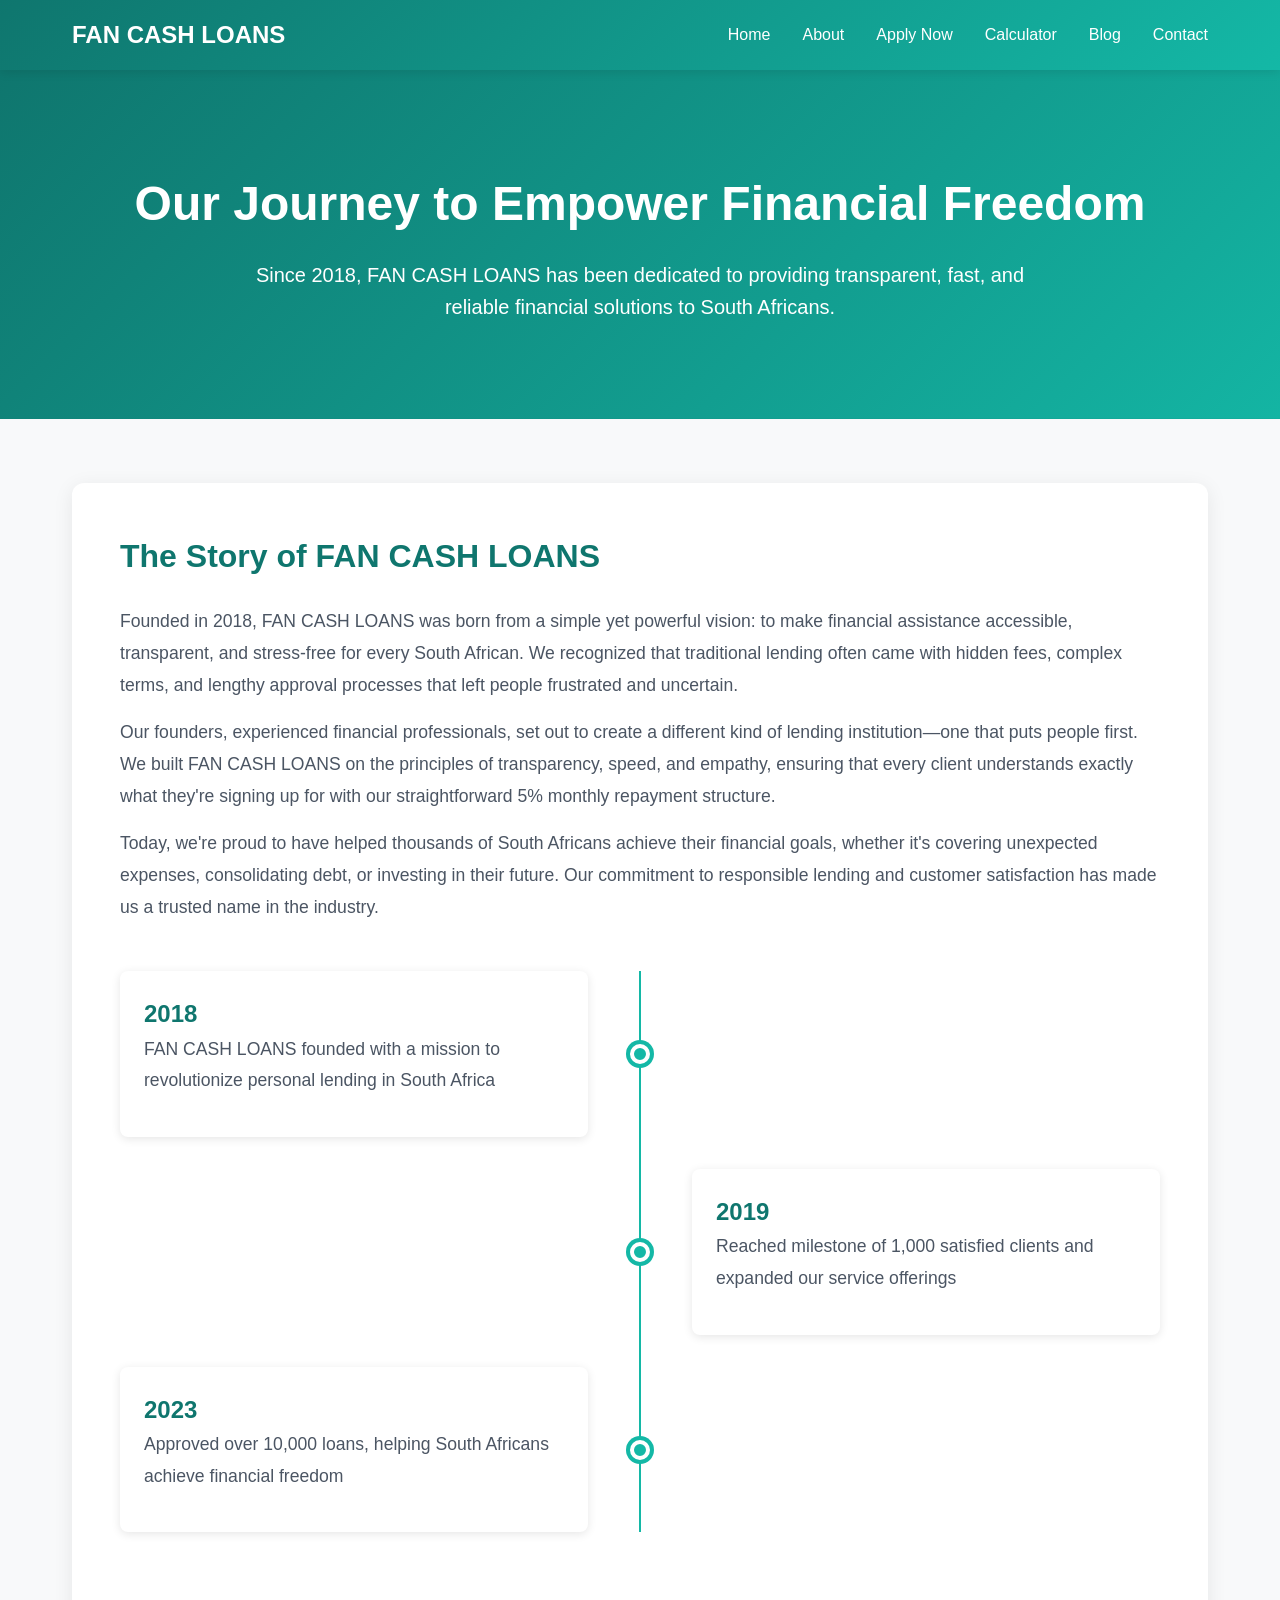
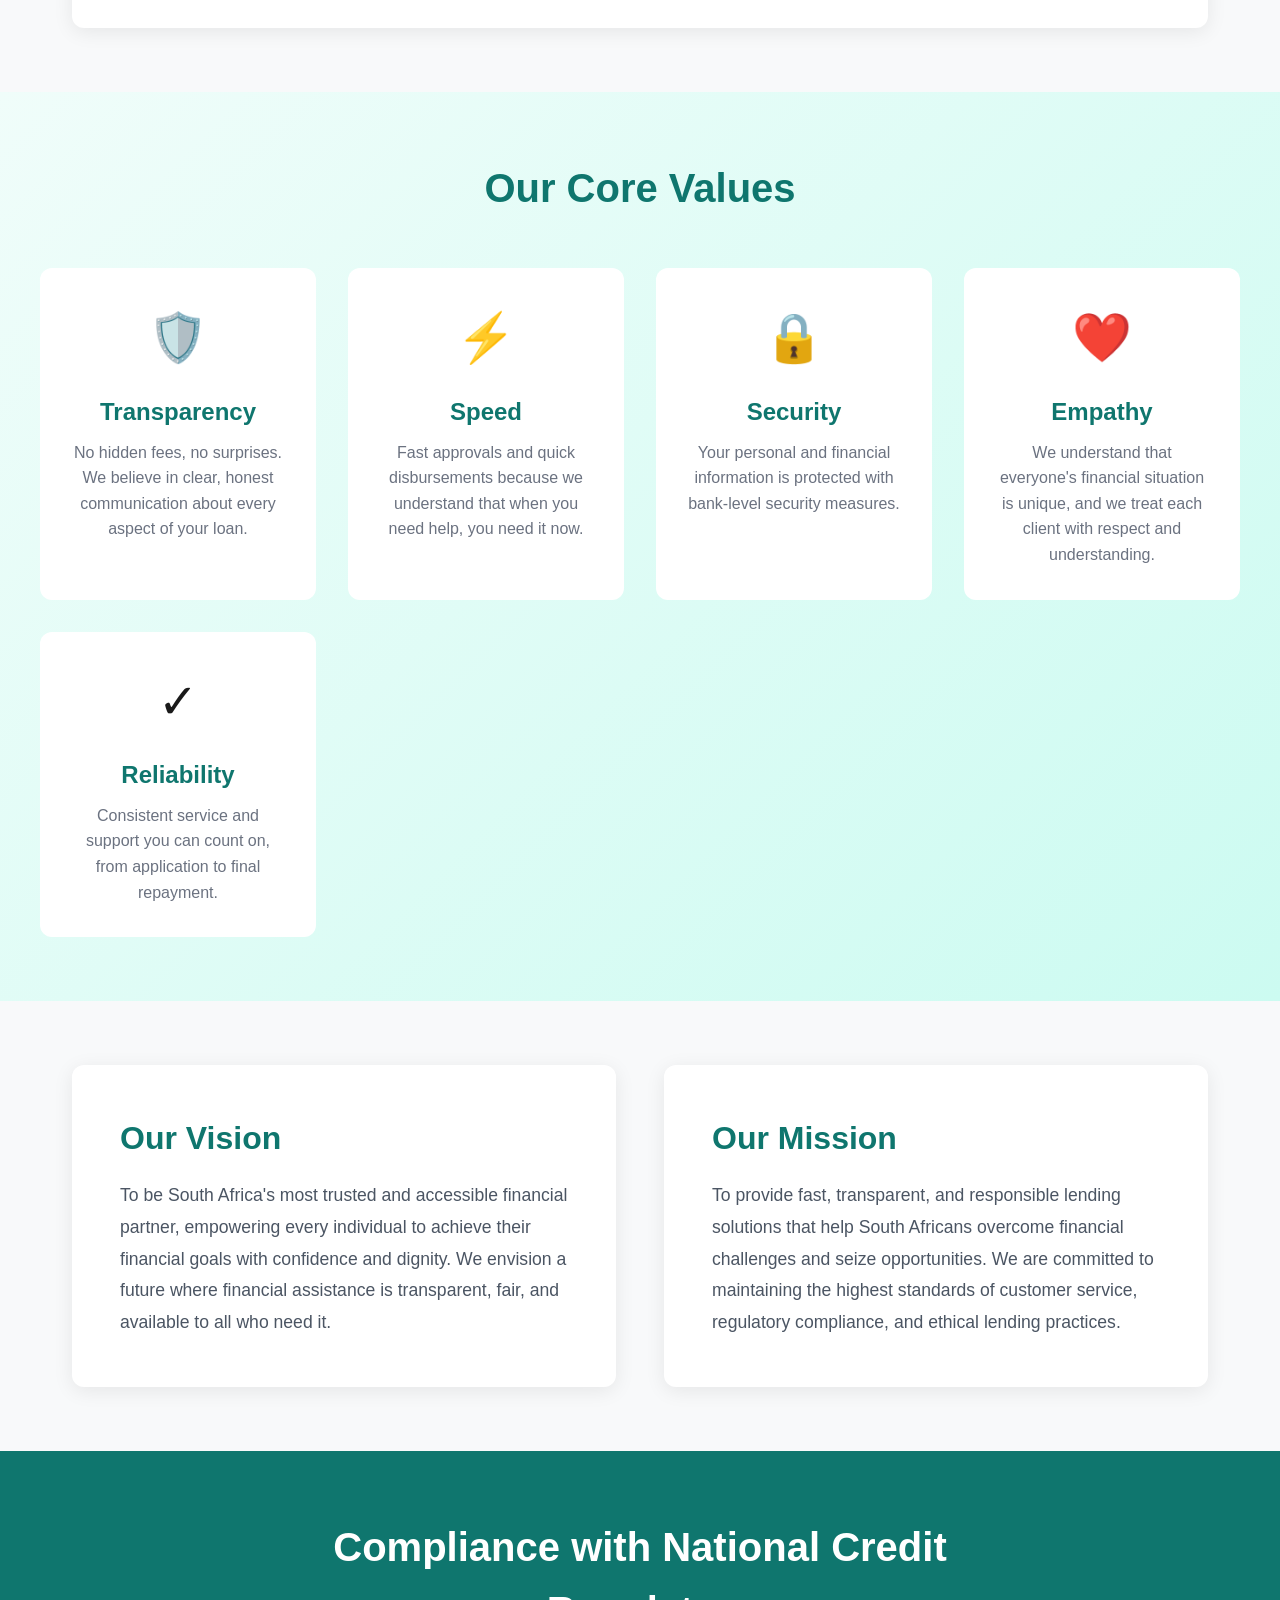
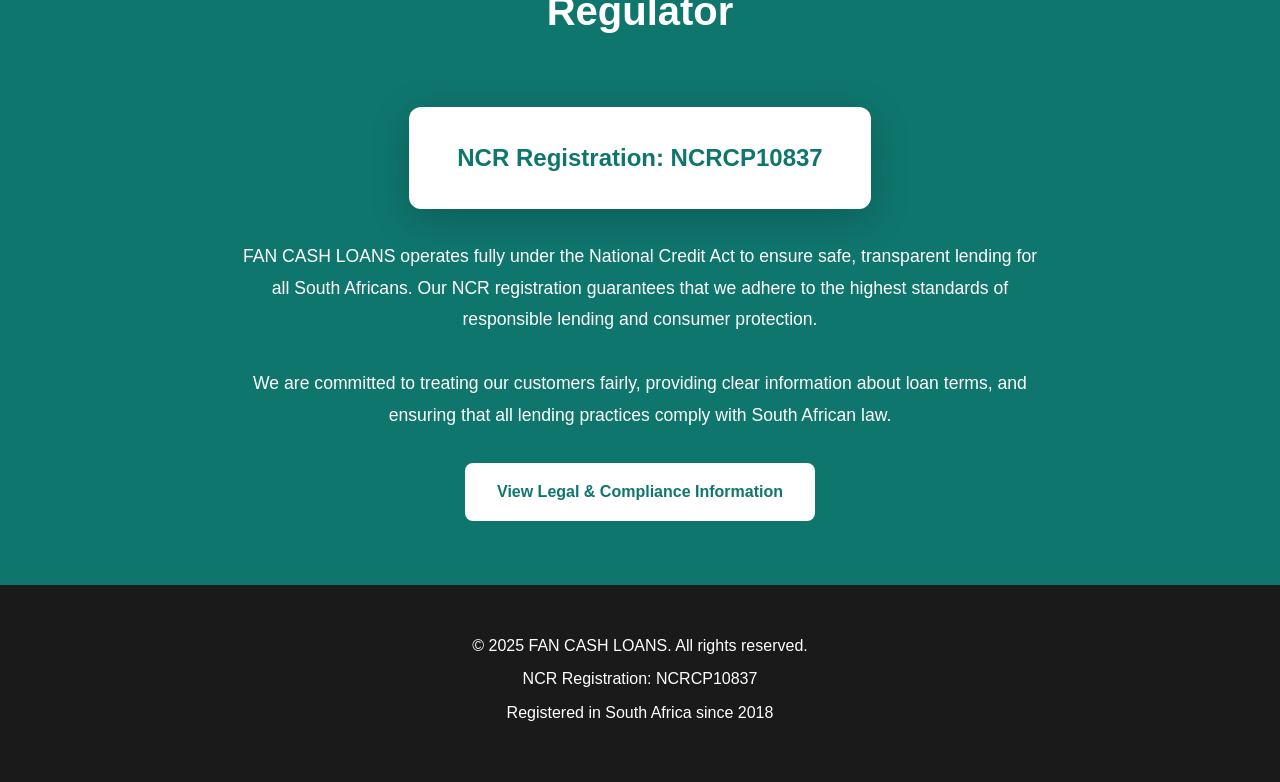
==== about.html @ 005fa748 "Add files via upload" ====
<!DOCTYPE html>
<html lang="en">
<head>
    <meta charset="UTF-8">
    <meta name="viewport" content="width=device-width, initial-scale=1.0">
    <title>About Us - FAN CASH LOANS</title>
    <style>
        * {
            margin: 0;
            padding: 0;
            box-sizing: border-box;
        }

        body {
            font-family: -apple-system, BlinkMacSystemFont, 'Segoe UI', Roboto, Oxygen, Ubuntu, Cantarell, sans-serif;
            line-height: 1.6;
            color: #1a1a1a;
            background: #f8f9fa;
        }

        /* Header */
        header {
            background: linear-gradient(135deg, #0f766e 0%, #14b8a6 100%);
            color: white;
            padding: 1rem 0;
            position: sticky;
            top: 0;
            z-index: 1000;
            box-shadow: 0 2px 10px rgba(0,0,0,0.1);
        }

        nav {
            max-width: 1200px;
            margin: 0 auto;
            padding: 0 2rem;
            display: flex;
            justify-content: space-between;
            align-items: center;
        }

        .logo {
            font-size: 1.5rem;
            font-weight: bold;
        }

        .nav-links {
            display: flex;
            gap: 2rem;
            list-style: none;
        }

        .nav-links a {
            color: white;
            text-decoration: none;
            transition: opacity 0.3s;
        }

        .nav-links a:hover {
            opacity: 0.8;
        }

        /* Hero Section */
        .hero {
            background: linear-gradient(135deg, rgba(15, 118, 110, 0.95), rgba(20, 184, 166, 0.95)),
                        url('data:image/svg+xml,<svg xmlns="http://www.w3.org/2000/svg" viewBox="0 0 1200 600"><rect fill="%230f766e" width="1200" height="600"/></svg>');
            background-size: cover;
            background-position: center;
            color: white;
            padding: 6rem 2rem;
            text-align: center;
        }

        .hero h1 {
            font-size: 3rem;
            margin-bottom: 1rem;
            animation: fadeInUp 1s ease;
        }

        .hero p {
            font-size: 1.25rem;
            max-width: 800px;
            margin: 0 auto;
            animation: fadeInUp 1s ease 0.2s backwards;
        }

        /* Story Section */
        .story-section {
            max-width: 1200px;
            margin: 4rem auto;
            padding: 0 2rem;
        }

        .story-content {
            background: white;
            padding: 3rem;
            border-radius: 12px;
            box-shadow: 0 4px 20px rgba(0,0,0,0.08);
        }

        .story-content h2 {
            color: #0f766e;
            font-size: 2rem;
            margin-bottom: 1.5rem;
        }

        .story-content p {
            font-size: 1.1rem;
            line-height: 1.8;
            color: #4b5563;
            margin-bottom: 1rem;
        }

        /* Timeline */
        .timeline {
            margin: 3rem 0;
            position: relative;
        }

        .timeline::before {
            content: '';
            position: absolute;
            left: 50%;
            transform: translateX(-50%);
            width: 2px;
            height: 100%;
            background: #14b8a6;
        }

        .timeline-item {
            display: flex;
            justify-content: space-between;
            align-items: center;
            margin: 2rem 0;
            opacity: 0;
            animation: fadeInUp 0.6s ease forwards;
        }

        .timeline-item:nth-child(1) { animation-delay: 0.2s; }
        .timeline-item:nth-child(2) { animation-delay: 0.4s; }
        .timeline-item:nth-child(3) { animation-delay: 0.6s; }

        .timeline-content {
            width: 45%;
            background: white;
            padding: 1.5rem;
            border-radius: 8px;
            box-shadow: 0 2px 10px rgba(0,0,0,0.1);
        }

        .timeline-year {
            font-size: 1.5rem;
            font-weight: bold;
            color: #0f766e;
        }

        .timeline-dot {
            width: 20px;
            height: 20px;
            background: #14b8a6;
            border-radius: 50%;
            border: 4px solid white;
            box-shadow: 0 0 0 4px #14b8a6;
            position: absolute;
            left: 50%;
            transform: translateX(-50%);
        }

        /* Core Values */
        .values-section {
            background: linear-gradient(135deg, #f0fdfa 0%, #ccfbf1 100%);
            padding: 4rem 2rem;
        }

        .values-section h2 {
            text-align: center;
            font-size: 2.5rem;
            color: #0f766e;
            margin-bottom: 3rem;
        }

        .values-grid {
            max-width: 1200px;
            margin: 0 auto;
            display: grid;
            grid-template-columns: repeat(auto-fit, minmax(250px, 1fr));
            gap: 2rem;
        }

        .value-card {
            background: white;
            padding: 2rem;
            border-radius: 12px;
            text-align: center;
            transition: transform 0.3s, box-shadow 0.3s;
            opacity: 0;
            animation: fadeInUp 0.6s ease forwards;
        }

        .value-card:nth-child(1) { animation-delay: 0.1s; }
        .value-card:nth-child(2) { animation-delay: 0.2s; }
        .value-card:nth-child(3) { animation-delay: 0.3s; }
        .value-card:nth-child(4) { animation-delay: 0.4s; }
        .value-card:nth-child(5) { animation-delay: 0.5s; }

        .value-card:hover {
            transform: translateY(-10px);
            box-shadow: 0 10px 30px rgba(15, 118, 110, 0.2);
        }

        .value-icon {
            font-size: 3rem;
            margin-bottom: 1rem;
        }

        .value-card h3 {
            color: #0f766e;
            font-size: 1.5rem;
            margin-bottom: 0.5rem;
        }

        .value-card p {
            color: #6b7280;
        }

        /* Vision & Mission */
        .vision-mission {
            max-width: 1200px;
            margin: 4rem auto;
            padding: 0 2rem;
            display: grid;
            grid-template-columns: 1fr 1fr;
            gap: 3rem;
        }

        .vision-box, .mission-box {
            background: white;
            padding: 3rem;
            border-radius: 12px;
            box-shadow: 0 4px 20px rgba(0,0,0,0.08);
            opacity: 0;
            animation: slideInLeft 0.8s ease forwards;
        }

        .mission-box {
            animation: slideInRight 0.8s ease forwards;
        }

        .vision-box h2, .mission-box h2 {
            color: #0f766e;
            font-size: 2rem;
            margin-bottom: 1rem;
        }

        .vision-box p, .mission-box p {
            font-size: 1.1rem;
            line-height: 1.8;
            color: #4b5563;
        }

        /* Compliance Section */
        .compliance-section {
            background: #0f766e;
            color: white;
            padding: 4rem 2rem;
            text-align: center;
        }

        .compliance-content {
            max-width: 800px;
            margin: 0 auto;
        }

        .compliance-content h2 {
            font-size: 2.5rem;
            margin-bottom: 2rem;
        }

        .ncr-badge {
            display: inline-block;
            background: white;
            color: #0f766e;
            padding: 2rem 3rem;
            border-radius: 12px;
            font-size: 1.5rem;
            font-weight: bold;
            margin: 2rem 0;
            box-shadow: 0 10px 40px rgba(0,0,0,0.2);
            transition: transform 0.3s, box-shadow 0.3s;
        }

        .ncr-badge:hover {
            transform: scale(1.05);
            box-shadow: 0 15px 50px rgba(255,255,255,0.3);
        }

        .compliance-content p {
            font-size: 1.1rem;
            line-height: 1.8;
            margin-bottom: 2rem;
        }

        .cta-button {
            display: inline-block;
            background: white;
            color: #0f766e;
            padding: 1rem 2rem;
            border-radius: 8px;
            text-decoration: none;
            font-weight: bold;
            transition: transform 0.3s, box-shadow 0.3s;
        }

        .cta-button:hover {
            transform: translateY(-2px);
            box-shadow: 0 5px 20px rgba(255,255,255,0.3);
        }

        /* Footer */
        footer {
            background: #1a1a1a;
            color: white;
            padding: 3rem 2rem;
            text-align: center;
        }

        footer p {
            margin-bottom: 0.5rem;
        }

        /* Animations */
        @keyframes fadeInUp {
            from {
                opacity: 0;
                transform: translateY(30px);
            }
            to {
                opacity: 1;
                transform: translateY(0);
            }
        }

        @keyframes slideInLeft {
            from {
                opacity: 0;
                transform: translateX(-50px);
            }
            to {
                opacity: 1;
                transform: translateX(0);
            }
        }

        @keyframes slideInRight {
            from {
                opacity: 0;
                transform: translateX(50px);
            }
            to {
                opacity: 1;
                transform: translateX(0);
            }
        }

        /* Responsive */
        @media (max-width: 768px) {
            .hero h1 {
                font-size: 2rem;
            }

            .nav-links {
                flex-direction: column;
                gap: 1rem;
            }

            .timeline::before {
                left: 20px;
            }

            .timeline-item {
                flex-direction: column;
                align-items: flex-start;
                padding-left: 50px;
            }

            .timeline-content {
                width: 100%;
            }

            .timeline-dot {
                left: 20px;
            }

            .vision-mission {
                grid-template-columns: 1fr;
            }

            .values-grid {
                grid-template-columns: 1fr;
            }
        }
    </style>
</head>
<body>
    <header>
        <nav>
            <div class="logo">FAN CASH LOANS</div>
            <ul class="nav-links">
                <li><a href="index.html">Home</a></li>
                <li><a href="about.html">About</a></li>
                <li><a href="apply.html">Apply Now</a></li>
                <li><a href="calculator.html">Calculator</a></li>
                <li><a href="blog.html">Blog</a></li>
                <li><a href="contact.html">Contact</a></li>
            </ul>
        </nav>
    </header>

    <section class="hero">
        <h1>Our Journey to Empower Financial Freedom</h1>
        <p>Since 2018, FAN CASH LOANS has been dedicated to providing transparent, fast, and reliable financial solutions to South Africans.</p>
    </section>

    <section class="story-section">
        <div class="story-content">
            <h2>The Story of FAN CASH LOANS</h2>
            <p>Founded in 2018, FAN CASH LOANS was born from a simple yet powerful vision: to make financial assistance accessible, transparent, and stress-free for every South African. We recognized that traditional lending often came with hidden fees, complex terms, and lengthy approval processes that left people frustrated and uncertain.</p>
            <p>Our founders, experienced financial professionals, set out to create a different kind of lending institution—one that puts people first. We built FAN CASH LOANS on the principles of transparency, speed, and empathy, ensuring that every client understands exactly what they're signing up for with our straightforward 5% monthly repayment structure.</p>
            <p>Today, we're proud to have helped thousands of South Africans achieve their financial goals, whether it's covering unexpected expenses, consolidating debt, or investing in their future. Our commitment to responsible lending and customer satisfaction has made us a trusted name in the industry.</p>

            <div class="timeline">
                <div class="timeline-item">
                    <div class="timeline-content">
                        <div class="timeline-year">2018</div>
                        <p>FAN CASH LOANS founded with a mission to revolutionize personal lending in South Africa</p>
                    </div>
                    <div class="timeline-dot"></div>
                    <div style="width: 45%;"></div>
                </div>
                <div class="timeline-item">
                    <div style="width: 45%;"></div>
                    <div class="timeline-dot"></div>
                    <div class="timeline-content">
                        <div class="timeline-year">2019</div>
                        <p>Reached milestone of 1,000 satisfied clients and expanded our service offerings</p>
                    </div>
                </div>
                <div class="timeline-item">
                    <div class="timeline-content">
                        <div class="timeline-year">2023</div>
                        <p>Approved over 10,000 loans, helping South Africans achieve financial freedom</p>
                    </div>
                    <div class="timeline-dot"></div>
                    <div style="width: 45%;"></div>
                </div>
            </div>
        </div>
    </section>

    <section class="values-section">
        <h2>Our Core Values</h2>
        <div class="values-grid">
            <div class="value-card">
                <div class="value-icon">🛡️</div>
                <h3>Transparency</h3>
                <p>No hidden fees, no surprises. We believe in clear, honest communication about every aspect of your loan.</p>
            </div>
            <div class="value-card">
                <div class="value-icon">⚡</div>
                <h3>Speed</h3>
                <p>Fast approvals and quick disbursements because we understand that when you need help, you need it now.</p>
            </div>
            <div class="value-card">
                <div class="value-icon">🔒</div>
                <h3>Security</h3>
                <p>Your personal and financial information is protected with bank-level security measures.</p>
            </div>
            <div class="value-card">
                <div class="value-icon">❤️</div>
                <h3>Empathy</h3>
                <p>We understand that everyone's financial situation is unique, and we treat each client with respect and understanding.</p>
            </div>
            <div class="value-card">
                <div class="value-icon">✓</div>
                <h3>Reliability</h3>
                <p>Consistent service and support you can count on, from application to final repayment.</p>
            </div>
        </div>
    </section>

    <section class="vision-mission">
        <div class="vision-box">
            <h2>Our Vision</h2>
            <p>To be South Africa's most trusted and accessible financial partner, empowering every individual to achieve their financial goals with confidence and dignity. We envision a future where financial assistance is transparent, fair, and available to all who need it.</p>
        </div>
        <div class="mission-box">
            <h2>Our Mission</h2>
            <p>To provide fast, transparent, and responsible lending solutions that help South Africans overcome financial challenges and seize opportunities. We are committed to maintaining the highest standards of customer service, regulatory compliance, and ethical lending practices.</p>
        </div>
    </section>

    <section class="compliance-section">
        <div class="compliance-content">
            <h2>Compliance with National Credit Regulator</h2>
            <div class="ncr-badge">NCR Registration: NCRCP10837</div>
            <p>FAN CASH LOANS operates fully under the National Credit Act to ensure safe, transparent lending for all South Africans. Our NCR registration guarantees that we adhere to the highest standards of responsible lending and consumer protection.</p>
            <p>We are committed to treating our customers fairly, providing clear information about loan terms, and ensuring that all lending practices comply with South African law.</p>
            <a href="legal.html" class="cta-button">View Legal & Compliance Information</a>
        </div>
    </section>

    <footer>
        <p>&copy; 2025 FAN CASH LOANS. All rights reserved.</p>
        <p>NCR Registration: NCRCP10837</p>
        <p>Registered in South Africa since 2018</p>
    </footer>

    <script>
        // Smooth scroll for navigation links
        document.querySelectorAll('a[href^="#"]').forEach(anchor => {
            anchor.addEventListener('click', function (e) {
                e.preventDefault();
                const target = document.querySelector(this.getAttribute('href'));
                if (target) {
                    target.scrollIntoView({ behavior: 'smooth' });
                }
            });
        });

        // Intersection Observer for scroll animations
        const observerOptions = {
            threshold: 0.1,
            rootMargin: '0px 0px -50px 0px'
        };

        const observer = new IntersectionObserver((entries) => {
            entries.forEach(entry => {
                if (entry.isIntersecting) {
                    entry.target.style.opacity = '1';
                    entry.target.style.transform = 'translateY(0)';
                }
            });
        }, observerOptions);

        // Observe animated elements
        document.querySelectorAll('.value-card, .timeline-item, .vision-box, .mission-box').forEach(el => {
            observer.observe(el);
        });
    </script>
</body>
</html>
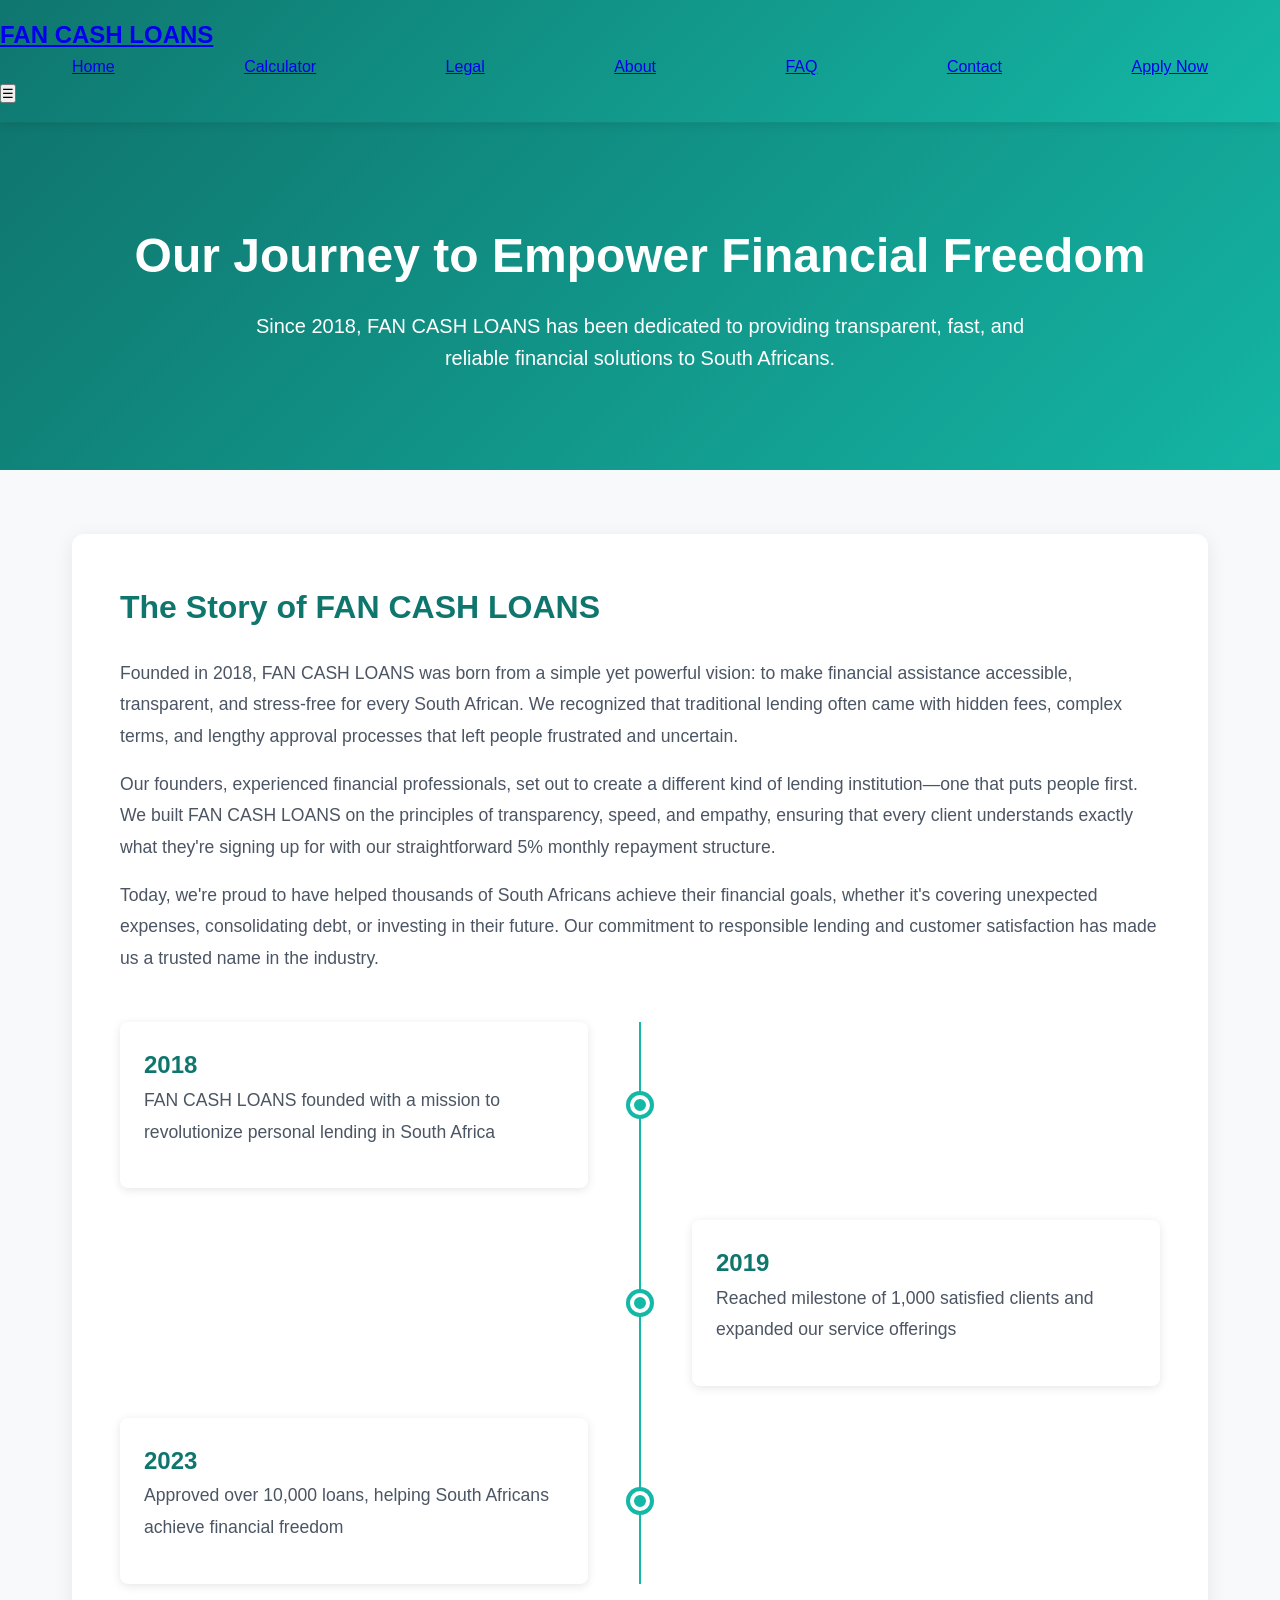
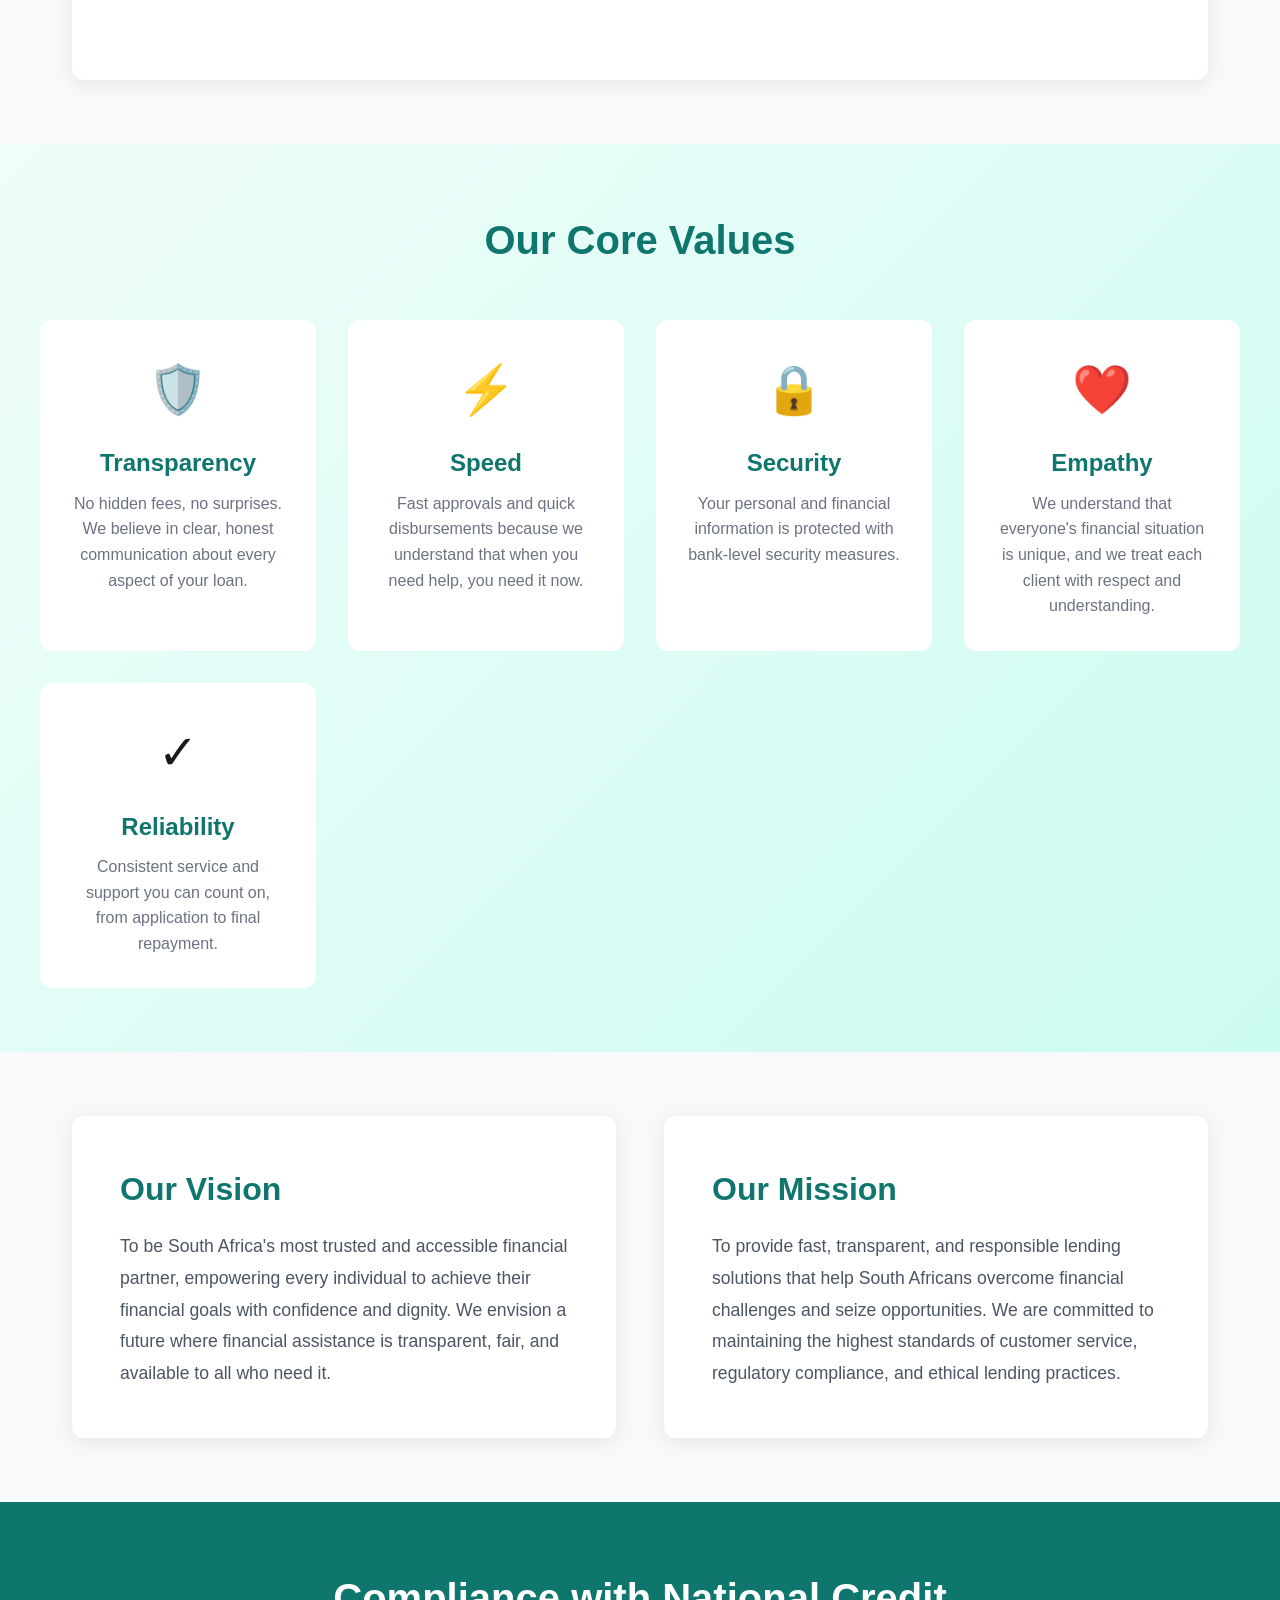
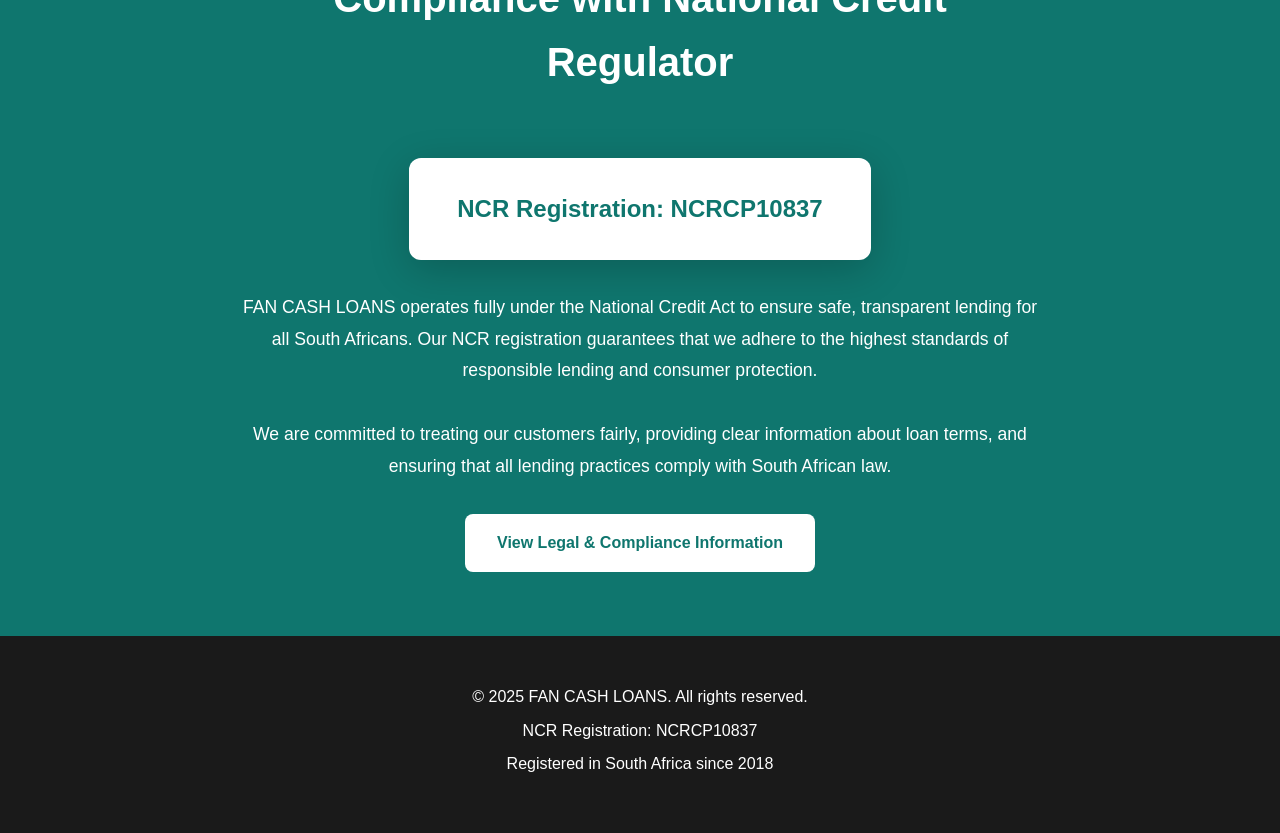
==== commit db599c58: "Update about.html" ====
--- a/about.html
+++ b/about.html
@@ -401,18 +401,27 @@
     </style>
 </head>
 <body>
-    <header>
-        <nav>
-            <div class="logo">FAN CASH LOANS</div>
-            <ul class="nav-links">
-                <li><a href="index.html">Home</a></li>
-                <li><a href="about.html">About</a></li>
-                <li><a href="apply.html">Apply Now</a></li>
-                <li><a href="calculator.html">Calculator</a></li>
-                <li><a href="blog.html">Blog</a></li>
-                <li><a href="contact.html">Contact</a></li>
-            </ul>
-        </nav>
+    <body>
+    <!-- Added animated gradient orbs to hero -->
+    <div class="hero-orb hero-orb-1"></div>
+    <div class="hero-orb hero-orb-2"></div>
+    <div class="hero-orb hero-orb-3"></div>
+
+    <!-- Header -->
+    <header class="header" id="header">
+        <div class="header-container">
+            <a href="#" class="logo">FAN CASH LOANS</a>
+            <nav class="nav">
+                <a href="#index.html">Home</a>
+                <a href="#calculator.html">Calculator</a>
+                <a href="#legal.html">Legal</a>
+                <a href="#about.html">About</a>
+                <a href="#faq.html">FAQ</a>
+                <a href="#contact.html">Contact</a>
+                <a href="#apply.html" class="btn btn-primary">Apply Now</a>
+            </nav>
+            <button class="mobile-menu-btn">☰</button>
+        </div>
     </header>
 
     <section class="hero">
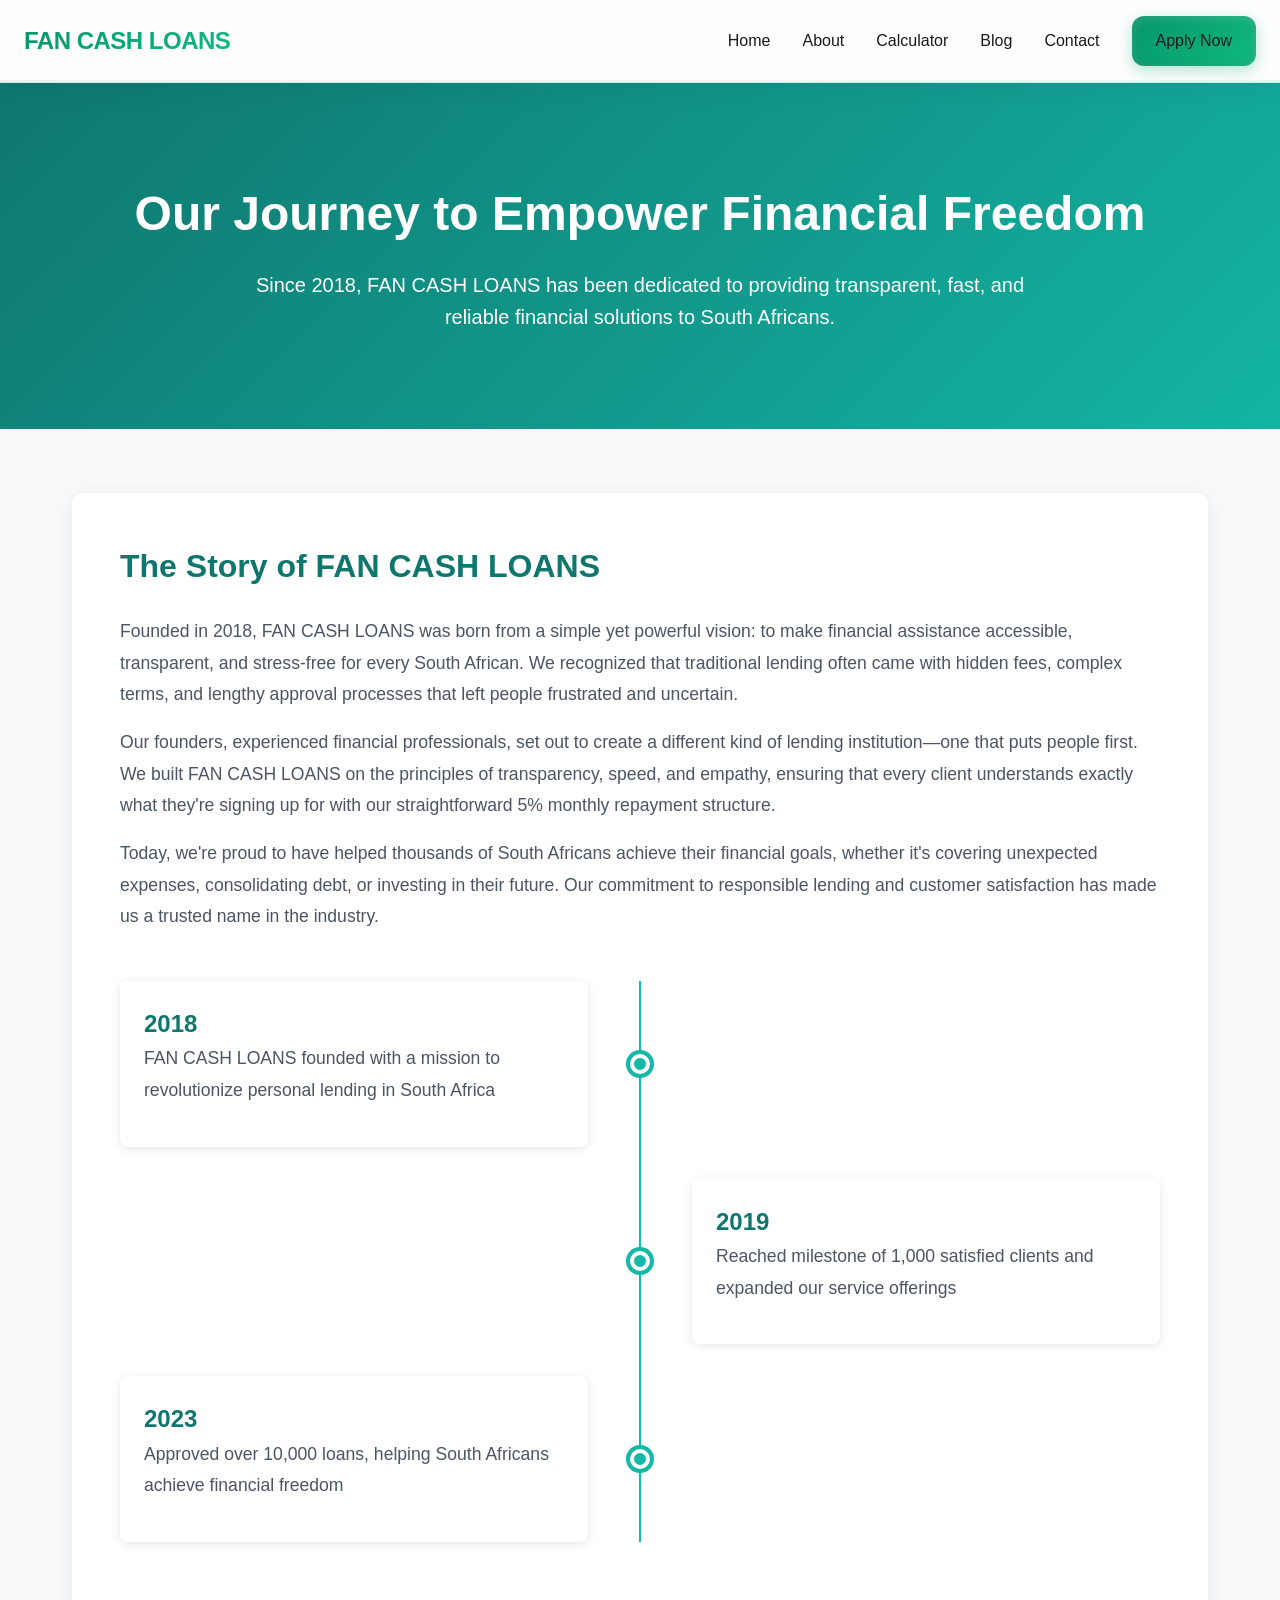
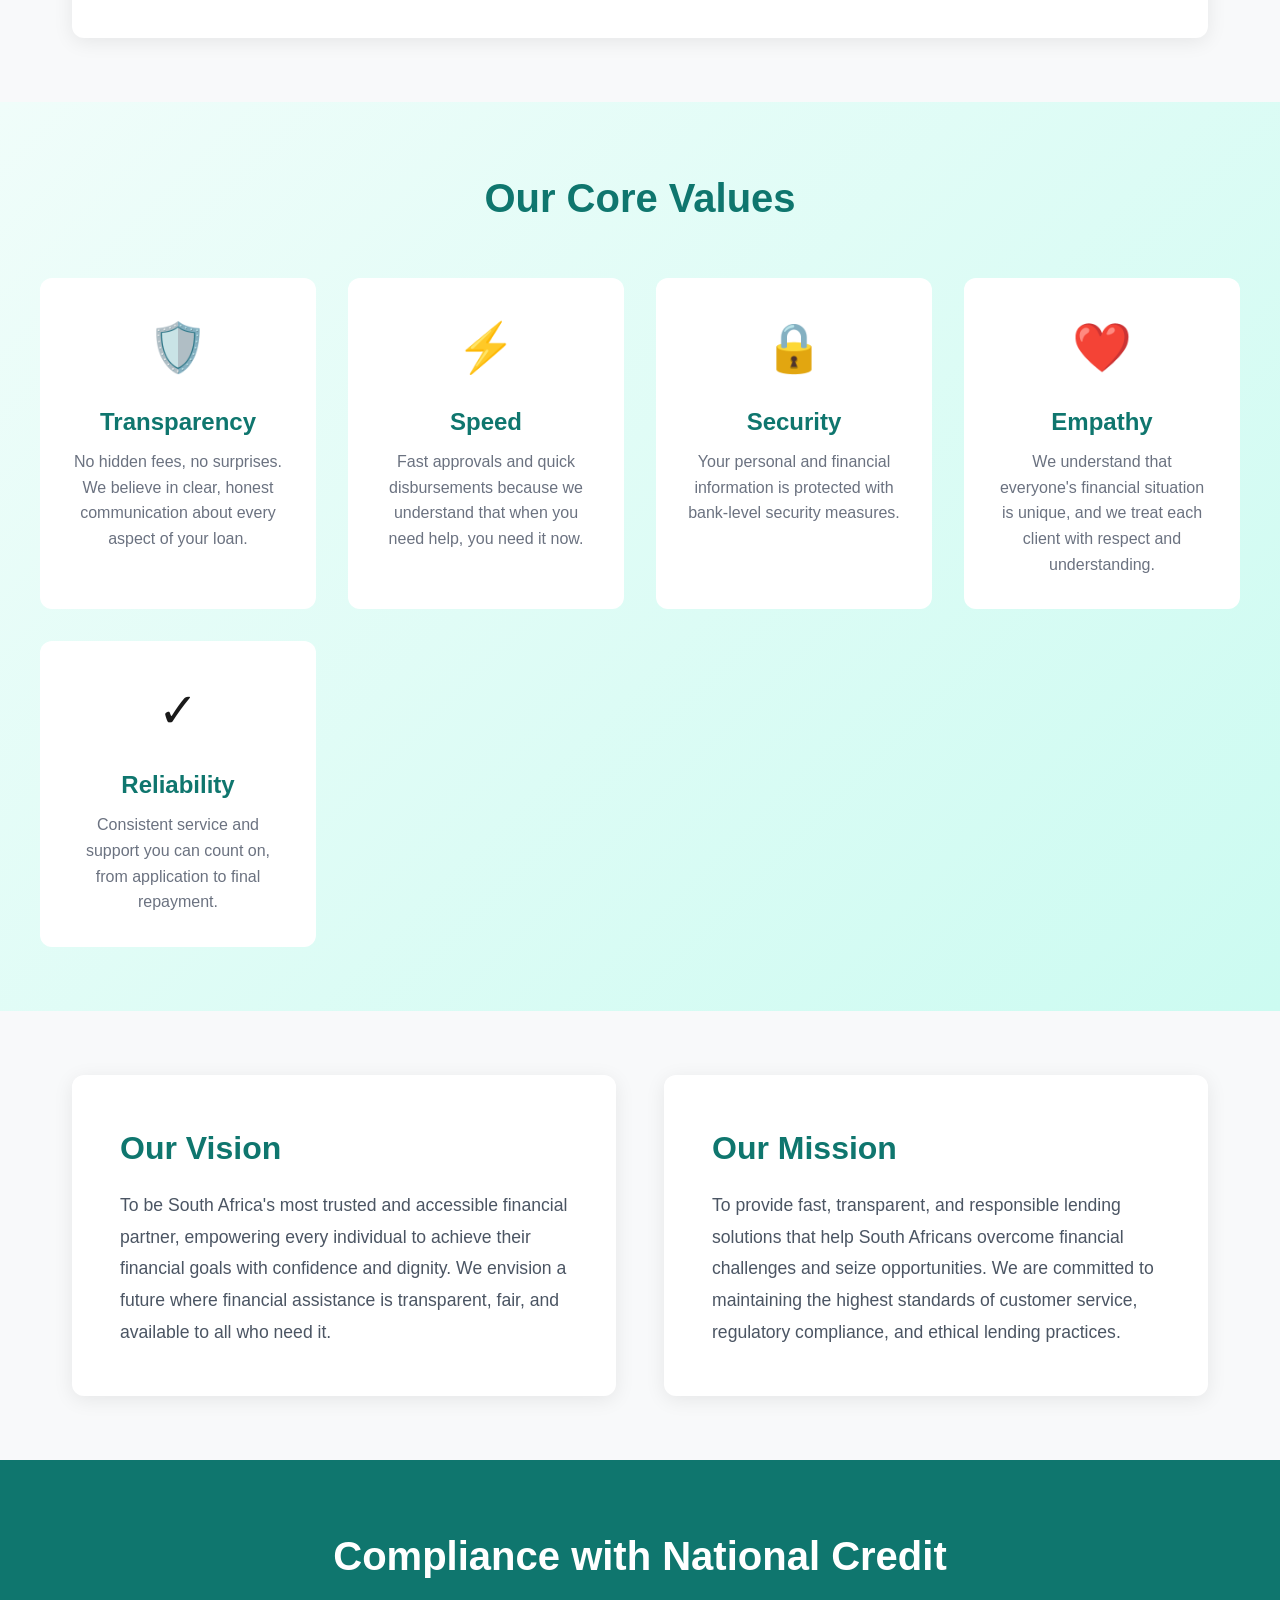
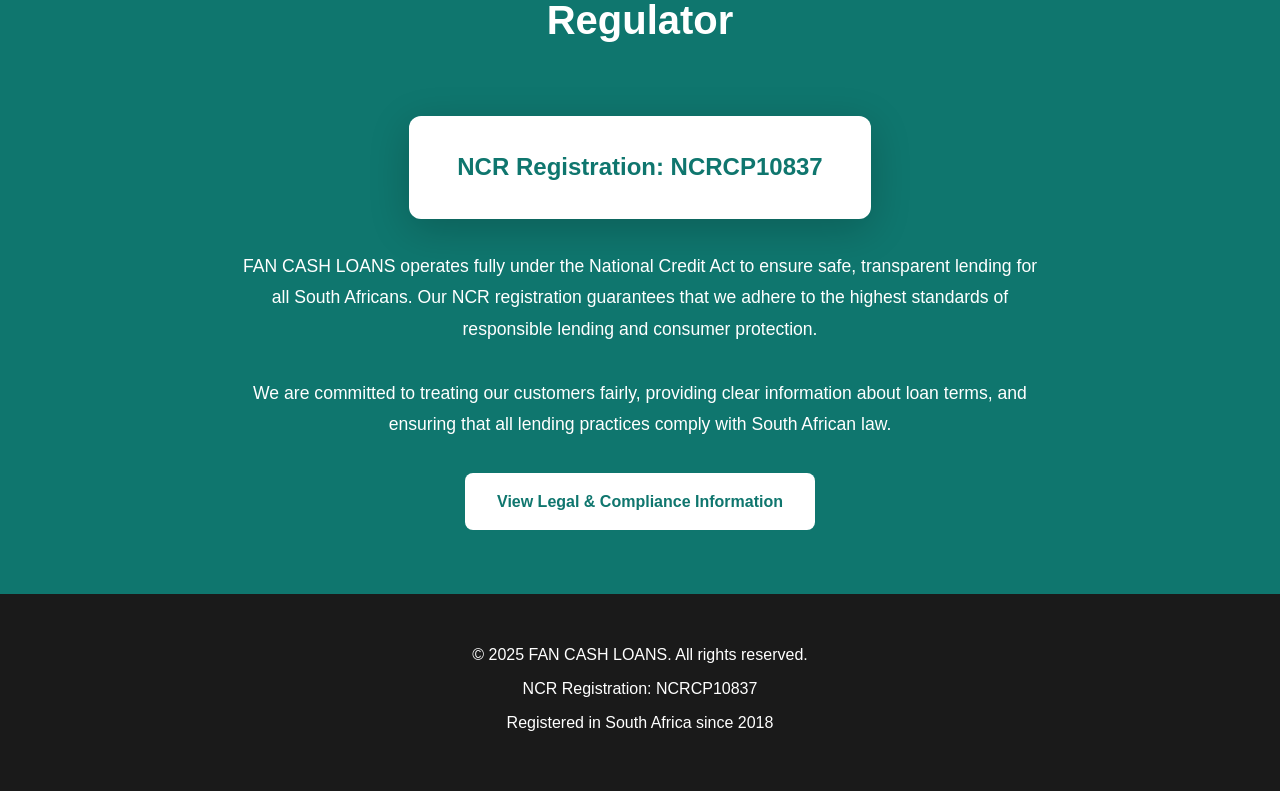
==== commit 5d32ddf3: "Update about.html" ====
--- a/about.html
+++ b/about.html
@@ -5,6 +5,17 @@
     <meta name="viewport" content="width=device-width, initial-scale=1.0">
     <title>About Us - FAN CASH LOANS</title>
     <style>
+        :root {
+            --primary: #059669;
+            --primary-light: #10b981;
+            --primary-dark: #047857;
+            --secondary: #0d9488;
+            --accent: #14b8a6;
+            --background: #ffffff;
+            --foreground: #1a1a1a;
+            --muted: #f3f4f6;
+        }
+
         * {
             margin: 0;
             padding: 0;
@@ -14,25 +25,36 @@
         body {
             font-family: -apple-system, BlinkMacSystemFont, 'Segoe UI', Roboto, Oxygen, Ubuntu, Cantarell, sans-serif;
             line-height: 1.6;
-            color: #1a1a1a;
+            color: var(--foreground);
             background: #f8f9fa;
-        }
-
-        /* Header */
-        header {
-            background: linear-gradient(135deg, #0f766e 0%, #14b8a6 100%);
-            color: white;
-            padding: 1rem 0;
-            position: sticky;
+            padding-top: 80px; /* Add padding to body to account for fixed header */
+        }
+
+        /* Enhanced header with glassmorphism */
+        .header {
+            position: fixed;
             top: 0;
+            left: 0;
+            right: 0;
+            background: rgba(255, 255, 255, 0.85);
+            backdrop-filter: blur(20px);
+            -webkit-backdrop-filter: blur(20px);
+            border-bottom: 1px solid rgba(5, 150, 105, 0.1);
             z-index: 1000;
-            box-shadow: 0 2px 10px rgba(0,0,0,0.1);
-        }
-
-        nav {
-            max-width: 1200px;
+            transition: all 0.4s cubic-bezier(0.4, 0, 0.2, 1);
+            box-shadow: 0 4px 30px rgba(0, 0, 0, 0.05);
+        }
+
+        .header.scrolled {
+            background: rgba(255, 255, 255, 0.95);
+            box-shadow: 0 8px 32px rgba(0, 0, 0, 0.1);
+            border-bottom: 1px solid rgba(5, 150, 105, 0.2);
+        }
+
+        .header-container {
+            max-width: 1280px;
             margin: 0 auto;
-            padding: 0 2rem;
+            padding: 1rem 1.5rem;
             display: flex;
             justify-content: space-between;
             align-items: center;
@@ -40,23 +62,102 @@
 
         .logo {
             font-size: 1.5rem;
-            font-weight: bold;
-        }
-
-        .nav-links {
+            font-weight: 900;
+            background: linear-gradient(135deg, var(--primary), var(--primary-light));
+            -webkit-background-clip: text;
+            -webkit-text-fill-color: transparent;
+            background-clip: text;
+            text-decoration: none;
+            letter-spacing: -0.5px;
+            transition: all 0.3s ease;
+        }
+
+        .logo:hover {
+            transform: scale(1.05);
+            filter: brightness(1.2);
+        }
+
+        .nav {
             display: flex;
             gap: 2rem;
-            list-style: none;
-        }
-
-        .nav-links a {
+            align-items: center;
+        }
+
+        .nav a {
+            color: var(--foreground);
+            text-decoration: none;
+            font-weight: 500;
+            transition: all 0.3s ease;
+            position: relative;
+        }
+
+        .nav a::after {
+            content: '';
+            position: absolute;
+            bottom: -5px;
+            left: 0;
+            width: 0;
+            height: 2px;
+            background: linear-gradient(90deg, var(--primary), var(--primary-light));
+            transition: width 0.3s ease;
+        }
+
+        .nav a:hover {
+            color: var(--primary);
+        }
+
+        .nav a:hover::after {
+            width: 100%;
+        }
+
+        .btn {
+            padding: 0.75rem 1.5rem;
+            border-radius: 12px;
+            font-weight: 600;
+            text-decoration: none;
+            transition: all 0.3s cubic-bezier(0.4, 0, 0.2, 1);
+            position: relative;
+            overflow: hidden;
+        }
+
+        .btn-primary {
+            background: linear-gradient(135deg, var(--primary) 0%, var(--primary-light) 100%);
             color: white;
-            text-decoration: none;
-            transition: opacity 0.3s;
-        }
-
-        .nav-links a:hover {
-            opacity: 0.8;
+            box-shadow: 0 4px 15px rgba(5, 150, 105, 0.3),
+                        inset 0 -2px 10px rgba(0, 0, 0, 0.1),
+                        inset 0 2px 10px rgba(255, 255, 255, 0.2);
+            transform-style: preserve-3d;
+        }
+
+        .btn-primary::before {
+            content: '';
+            position: absolute;
+            top: 0;
+            left: -100%;
+            width: 100%;
+            height: 100%;
+            background: linear-gradient(90deg, transparent, rgba(255,255,255,0.3), transparent);
+            transition: left 0.5s;
+        }
+
+        .btn-primary:hover::before {
+            left: 100%;
+        }
+
+        .btn-primary:hover {
+            transform: translateY(-2px) scale(1.02);
+            box-shadow: 0 8px 25px rgba(5, 150, 105, 0.4),
+                        inset 0 -2px 10px rgba(0, 0, 0, 0.15),
+                        inset 0 2px 10px rgba(255, 255, 255, 0.3);
+        }
+
+        .mobile-menu-btn {
+            display: none;
+            background: none;
+            border: none;
+            font-size: 1.5rem;
+            cursor: pointer;
+            color: var(--foreground);
         }
 
         /* Hero Section */
@@ -363,13 +464,16 @@
 
         /* Responsive */
         @media (max-width: 768px) {
+            .nav {
+                display: none;
+            }
+
+            .mobile-menu-btn {
+                display: block;
+            }
+
             .hero h1 {
                 font-size: 2rem;
-            }
-
-            .nav-links {
-                flex-direction: column;
-                gap: 1rem;
             }
 
             .timeline::before {
@@ -401,24 +505,16 @@
     </style>
 </head>
 <body>
-    <body>
-    <!-- Added animated gradient orbs to hero -->
-    <div class="hero-orb hero-orb-1"></div>
-    <div class="hero-orb hero-orb-2"></div>
-    <div class="hero-orb hero-orb-3"></div>
-
-    <!-- Header -->
     <header class="header" id="header">
         <div class="header-container">
-            <a href="#" class="logo">FAN CASH LOANS</a>
+            <a href="index.html" class="logo">FAN CASH LOANS</a>
             <nav class="nav">
-                <a href="#index.html">Home</a>
-                <a href="#calculator.html">Calculator</a>
-                <a href="#legal.html">Legal</a>
-                <a href="#about.html">About</a>
-                <a href="#faq.html">FAQ</a>
-                <a href="#contact.html">Contact</a>
-                <a href="#apply.html" class="btn btn-primary">Apply Now</a>
+                <a href="index.html">Home</a>
+                <a href="about.html">About</a>
+                <a href="calculator.html">Calculator</a>
+                <a href="blog.html">Blog</a>
+                <a href="contact.html">Contact</a>
+                <a href="apply.html" class="btn btn-primary">Apply Now</a>
             </nav>
             <button class="mobile-menu-btn">☰</button>
         </div>
@@ -554,6 +650,16 @@
         document.querySelectorAll('.value-card, .timeline-item, .vision-box, .mission-box').forEach(el => {
             observer.observe(el);
         });
+
+        // Scroll effect for header
+        window.addEventListener('scroll', () => {
+            const header = document.getElementById('header');
+            if (window.scrollY > 50) {
+                header.classList.add('scrolled');
+            } else {
+                header.classList.remove('scrolled');
+            }
+        });
     </script>
 </body>
 </html>
